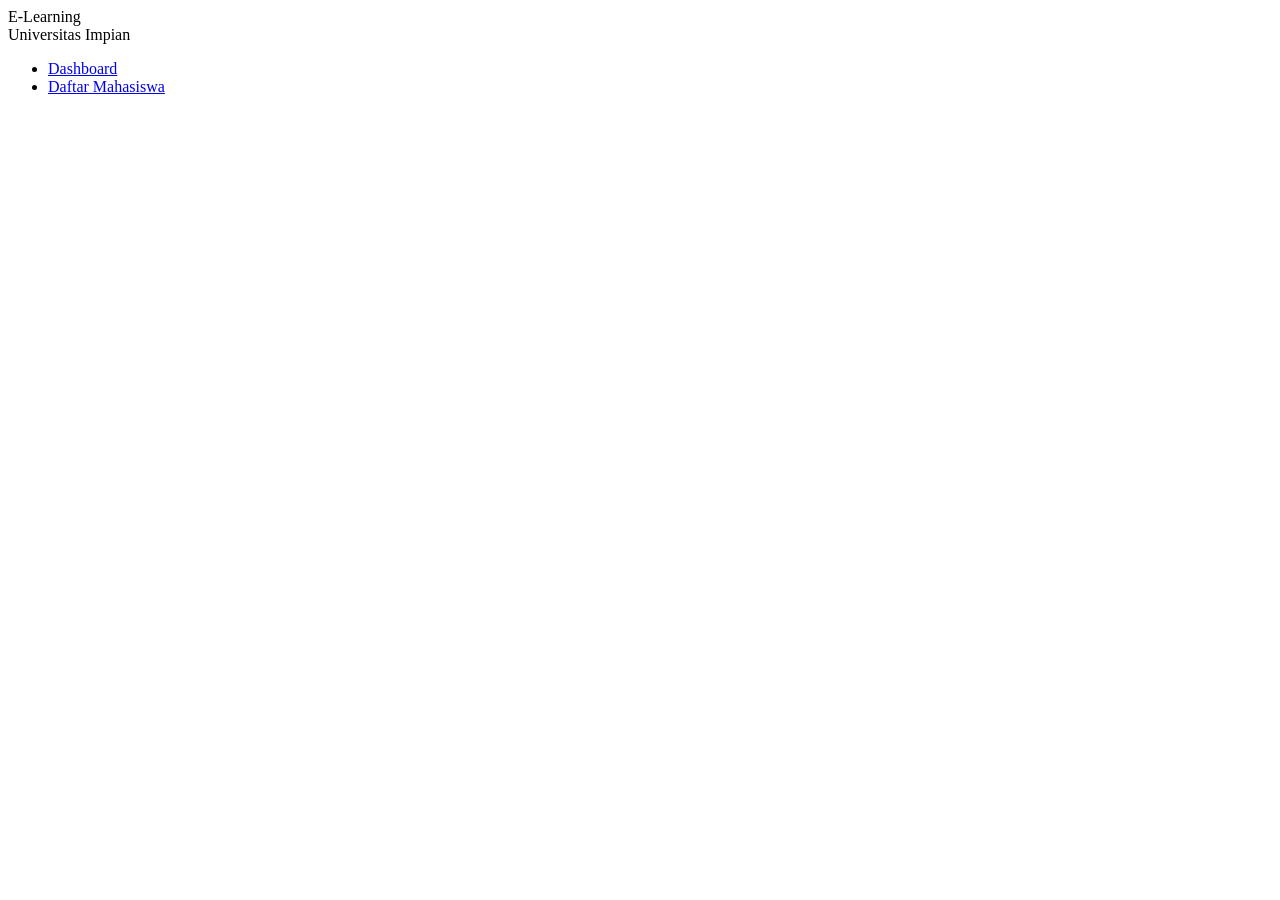
==== index.html @ e8a08271 "Up assignment1 PWB" ====
<!DOCTYPE html>
<html lang="en">
<head>
    <meta charset="UTF-8">
    <meta name="viewport" content="width=device-width, initial-scale=1.0">
    <title>Document</title>
</head>
<body>
    <div class="container">
        <nav>
            <div class="logo">E-Learning</div>
            <div class="#">Universitas Impian</div>
            <ul>
                <li><a href="#">Dashboard</a></li>
                <li><a href="#">Daftar Mahasiswa</a></li>
            </ul>
        </nav>
        <sectio class="Dashboard" id="Dashboard">
    </div>
</body>
</html>
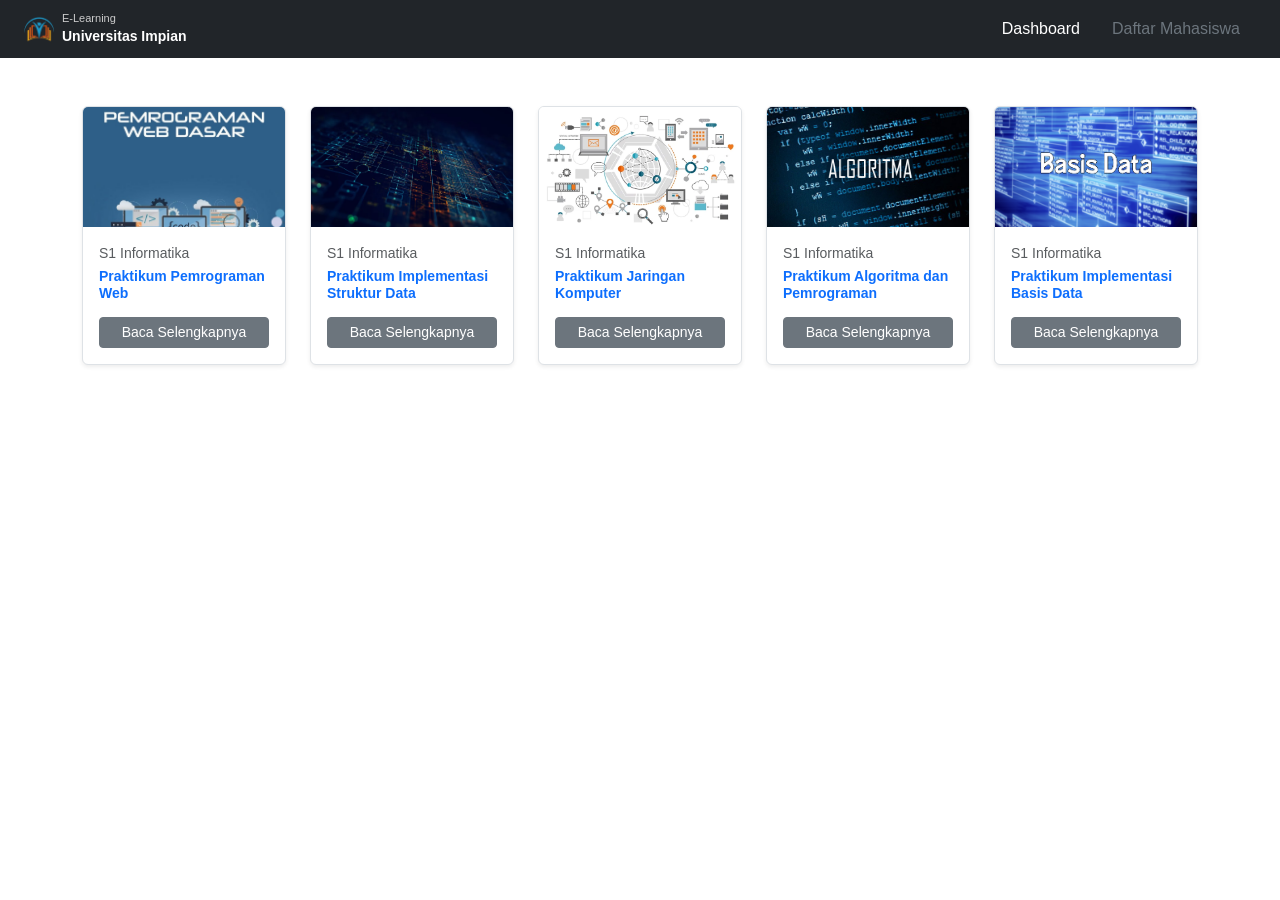
==== commit d08d5d01: "Memperbarui kode program" ====
--- a/index.html
+++ b/index.html
@@ -1,21 +1,100 @@
 <!DOCTYPE html>
-<html lang="en">
+<html lang="id">
 <head>
     <meta charset="UTF-8">
     <meta name="viewport" content="width=device-width, initial-scale=1.0">
-    <title>Document</title>
+    <title>Dashboard - E-Learning Universitas Impian</title>
+    <link href="https://cdn.jsdelivr.net/npm/bootstrap@5.3.0/dist/css/bootstrap.min.css" rel="stylesheet">
+    <link rel="stylesheet" href="style.css">
 </head>
 <body>
-    <div class="container">
-        <nav>
-            <div class="logo">E-Learning</div>
-            <div class="#">Universitas Impian</div>
-            <ul>
-                <li><a href="#">Dashboard</a></li>
-                <li><a href="#">Daftar Mahasiswa</a></li>
-            </ul>
-        </nav>
-        <sectio class="Dashboard" id="Dashboard">
+
+    <nav class="navbar navbar-dark bg-dark px-4 py-2">
+        <a class="navbar-brand d-flex align-items-center m-0" href="index.html">
+            <div class="logo-box me-2">
+                <img src="assets.img/Logo.png" alt="Logo" width="30" height="30" style="object-fit: contain;">
+            </div>
+            <div class="lh-1">
+                <span style="font-size: 11px; display: block; color: #ccc;">E-Learning</span>
+                <span style="font-size: 14px; font-weight: bold;">Universitas Impian</span>
+            </div>
+        </a>
+        <div class="navbar-nav flex-row ms-4">
+            <a class="nav-link active px-3" href="index.html">Dashboard</a>
+            <a class="nav-link px-3 text-secondary" href="dmahasiswa.html">Daftar Mahasiswa</a>
+        </div>
+    </nav>
+
+    <div class="container my-5">
+        <div class="row row-cols-1 row-cols-md-5 g-4">
+            
+            <div class="col">
+                <div class="card h-100 shadow-sm course-card">
+                    <img src="assets.img/Gambar-Web.jpg" class="card-img-top" alt="Web Dasar">
+                    <div class="card-body d-flex flex-column">
+                        <p class="text-muted small mb-1">S1 Informatika</p>
+                        <h6 class="card-title text-primary fw-bold mb-3" style="font-size: 14px;">Praktikum Pemrograman Web</h6>
+                        <div class="mt-auto">
+                            <a href="detail-web.html" class="btn btn-secondary btn-sm w-100 text-white" style="background-color: #6c757d;">Baca Selengkapnya</a>
+                        </div>
+                    </div>
+                </div>
+            </div>
+
+            <div class="col">
+                <div class="card h-100 shadow-sm course-card">
+                    <img src="assets.img/Gambar-Strukdat.jpg" class="card-img-top" alt="Struktur Data">
+                    <div class="card-body d-flex flex-column">
+                        <p class="text-muted small mb-1">S1 Informatika</p>
+                        <h6 class="card-title text-primary fw-bold mb-3" style="font-size: 14px;">Praktikum Implementasi Struktur Data</h6>
+                        <div class="mt-auto">
+                            <a href="#" class="btn btn-secondary btn-sm w-100 text-white" style="background-color: #6c757d;">Baca Selengkapnya</a>
+                        </div>
+                    </div>
+                </div>
+            </div>
+
+            <div class="col">
+                <div class="card h-100 shadow-sm course-card">
+                    <img src="assets.img/Gambar-Jarkom.jpg" class="card-img-top" alt="Jaringan Komputer">
+                    <div class="card-body d-flex flex-column">
+                        <p class="text-muted small mb-1">S1 Informatika</p>
+                        <h6 class="card-title text-primary fw-bold mb-3" style="font-size: 14px;">Praktikum Jaringan Komputer</h6>
+                        <div class="mt-auto">
+                            <a href="#" class="btn btn-secondary btn-sm w-100 text-white" style="background-color: #6c757d;">Baca Selengkapnya</a>
+                        </div>
+                    </div>
+                </div>
+            </div>
+
+            <div class="col">
+                <div class="card h-100 shadow-sm course-card">
+                    <img src="assets.img/Gambar-Alpro.jpg" class="card-img-top" alt="Algoritma">
+                    <div class="card-body d-flex flex-column">
+                        <p class="text-muted small mb-1">S1 Informatika</p>
+                        <h6 class="card-title text-primary fw-bold mb-3" style="font-size: 14px;">Praktikum Algoritma dan Pemrograman</h6>
+                        <div class="mt-auto">
+                            <a href="#" class="btn btn-secondary btn-sm w-100 text-white" style="background-color: #6c757d;">Baca Selengkapnya</a>
+                        </div>
+                    </div>
+                </div>
+            </div>
+
+            <div class="col">
+                <div class="card h-100 shadow-sm course-card">
+                    <img src="assets.img/Gambar-Basdat.png" class="card-img-top" alt="Basis Data">
+                    <div class="card-body d-flex flex-column">
+                        <p class="text-muted small mb-1">S1 Informatika</p>
+                        <h6 class="card-title text-primary fw-bold mb-3" style="font-size: 14px;">Praktikum Implementasi Basis Data</h6>
+                        <div class="mt-auto">
+                            <a href="#" class="btn btn-secondary btn-sm w-100 text-white" style="background-color: #6c757d;">Baca Selengkapnya</a>
+                        </div>
+                    </div>
+                </div>
+            </div>
+
+        </div>
     </div>
+
 </body>
 </html>
--- a/style.css
+++ b/style.css
@@ -0,0 +1,42 @@
+body {
+    background-color: #ffffff;
+    font-family: Arial, sans-serif;
+}
+
+.navbar-custom {
+    background-color: #212529 !important;
+    display: flex;
+    justify-content: flex-start;
+    align-items: center;
+    padding-left: 20px;
+    padding-right: 20px;
+}
+
+.navbar-custom .navbar-brand {
+    margin-right: 30px; 
+}
+
+.navbar-custom .navbar-nav {
+    display: flex;
+    flex-direction: row;
+}
+
+.navbar-custom .nav-link {
+    color: #adb5bd !important;
+    padding-left: 15px;
+    padding-right: 15px;
+}
+
+.navbar-custom .nav-link.active {
+    color: #ffffff !important;
+}
+
+.card-img-top {
+    height: 120px;
+    object-fit: cover;
+}
+
+.course-card {
+    border: 1px solid #dee2e6;
+    border-radius: 6px;
+}
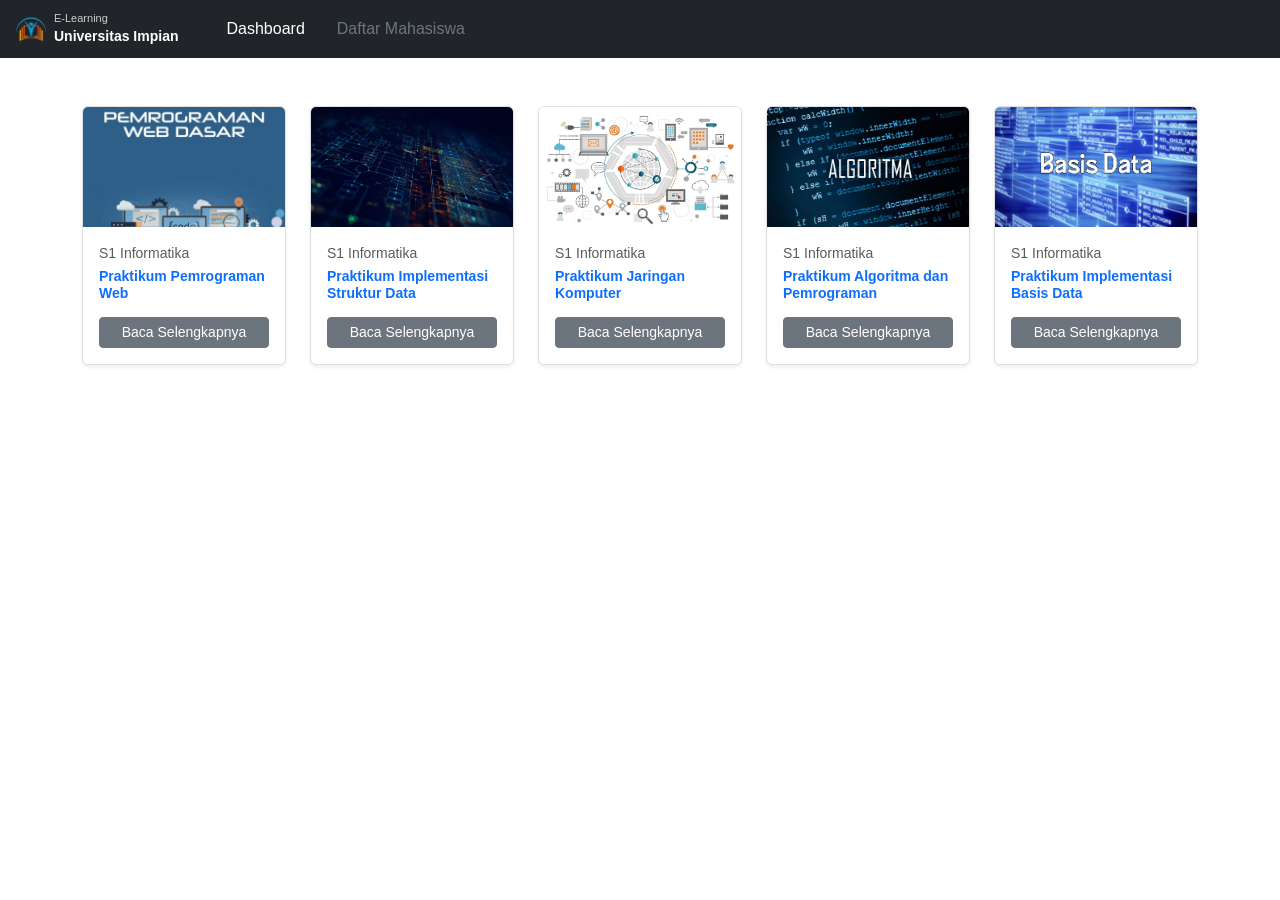
==== commit 32798fc1: "Benerin dasboard dari pojok kanan ke kiri" ====
--- a/index.html
+++ b/index.html
@@ -9,19 +9,21 @@
 </head>
 <body>
 
-    <nav class="navbar navbar-dark bg-dark px-4 py-2">
-        <a class="navbar-brand d-flex align-items-center m-0" href="index.html">
-            <div class="logo-box me-2">
-                <img src="assets.img/Logo.png" alt="Logo" width="30" height="30" style="object-fit: contain;">
+    <nav class="navbar navbar-dark bg-dark py-2 px-3">
+        <div class="container-fluid p-0 d-flex justify-content-start align-items-center">
+            <a class="navbar-brand d-flex align-items-center me-4 m-0" href="index.html">
+                <div class="logo-box me-2">
+                    <img src="assets.img/Logo.png" alt="Logo" width="30" height="30" style="object-fit: contain;">
+                </div>
+                <div class="lh-1">
+                    <span style="font-size: 11px; display: block; color: #ccc;">E-Learning</span>
+                    <span style="font-size: 14px; font-weight: bold;">Universitas Impian</span>
+                </div>
+            </a>
+            <div class="navbar-nav flex-row ms-2">
+                <a class="nav-link active px-3" href="index.html">Dashboard</a>
+                <a class="nav-link px-3 text-secondary" href="dmahasiswa.html">Daftar Mahasiswa</a>
             </div>
-            <div class="lh-1">
-                <span style="font-size: 11px; display: block; color: #ccc;">E-Learning</span>
-                <span style="font-size: 14px; font-weight: bold;">Universitas Impian</span>
-            </div>
-        </a>
-        <div class="navbar-nav flex-row ms-4">
-            <a class="nav-link active px-3" href="index.html">Dashboard</a>
-            <a class="nav-link px-3 text-secondary" href="dmahasiswa.html">Daftar Mahasiswa</a>
         </div>
     </nav>
 
@@ -95,6 +97,6 @@
 
         </div>
     </div>
-
+    
 </body>
 </html>
--- a/style.css
+++ b/style.css
@@ -6,19 +6,20 @@
 .navbar-custom {
     background-color: #212529 !important;
     display: flex;
-    justify-content: flex-start;
+    justify-content: flex-start !important;
     align-items: center;
-    padding-left: 20px;
-    padding-right: 20px;
+    padding-left: 24px;
+    padding-right: 24px;
 }
 
 .navbar-custom .navbar-brand {
-    margin-right: 30px; 
+    margin-right: 20px !important;
 }
 
 .navbar-custom .navbar-nav {
     display: flex;
     flex-direction: row;
+    margin-left: 0 !important;
 }
 
 .navbar-custom .nav-link {
